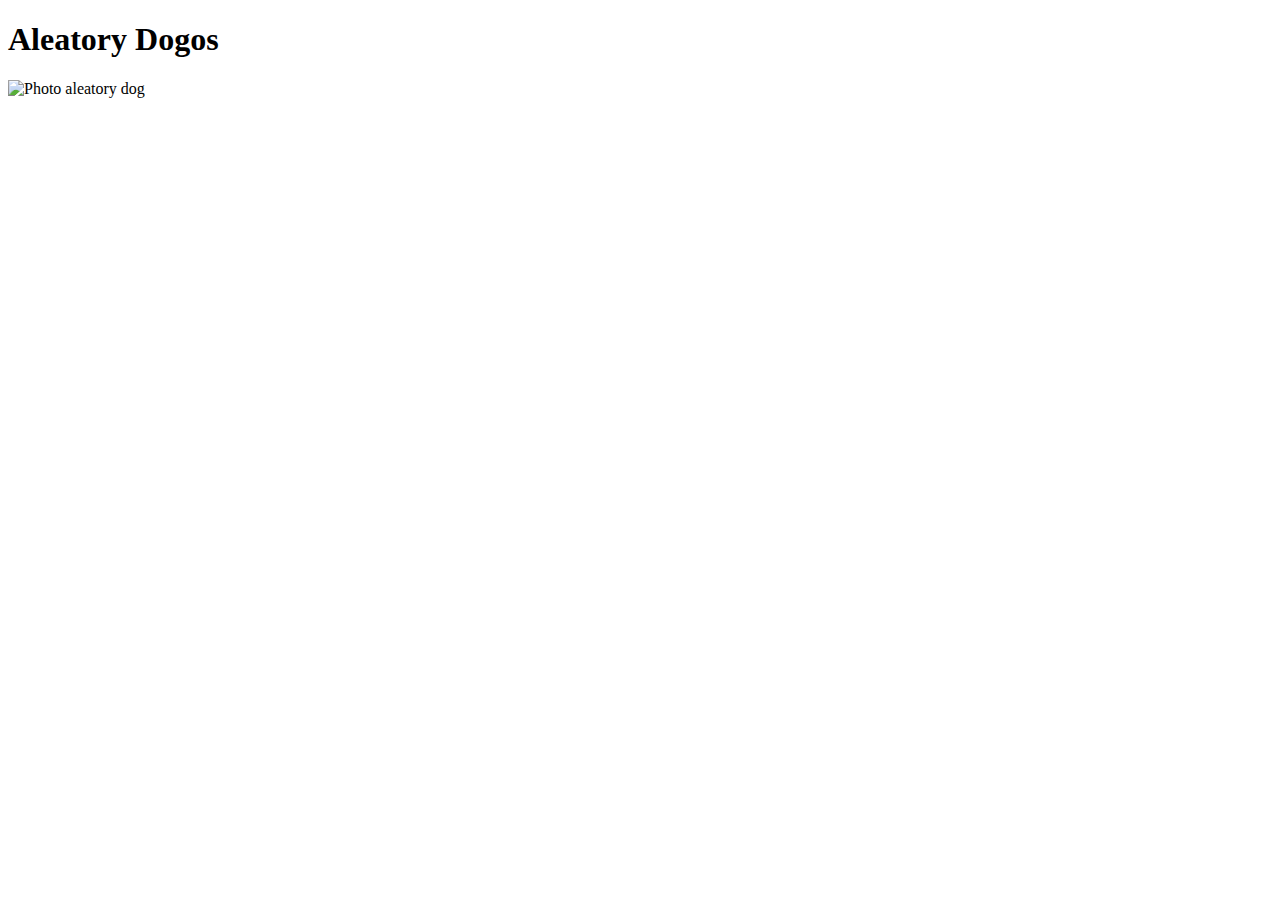
==== index.html @ f547e190 "Using an API REST" ====
<!DOCTYPE html>
<html lang="en">
<head>
    <meta charset="UTF-8">
    <meta http-equiv="X-UA-Compatible" content="IE=edge">
    <meta name="viewport" content="width=device-width, initial-scale=1.0">
    <title>Dogs with API Rest</title>
</head>
<body>
    <h1>Aleatory Dogos</h1>
    <img  alt="Photo aleatory dog">

    <script src="./main.js"></script>
</body>
</html>
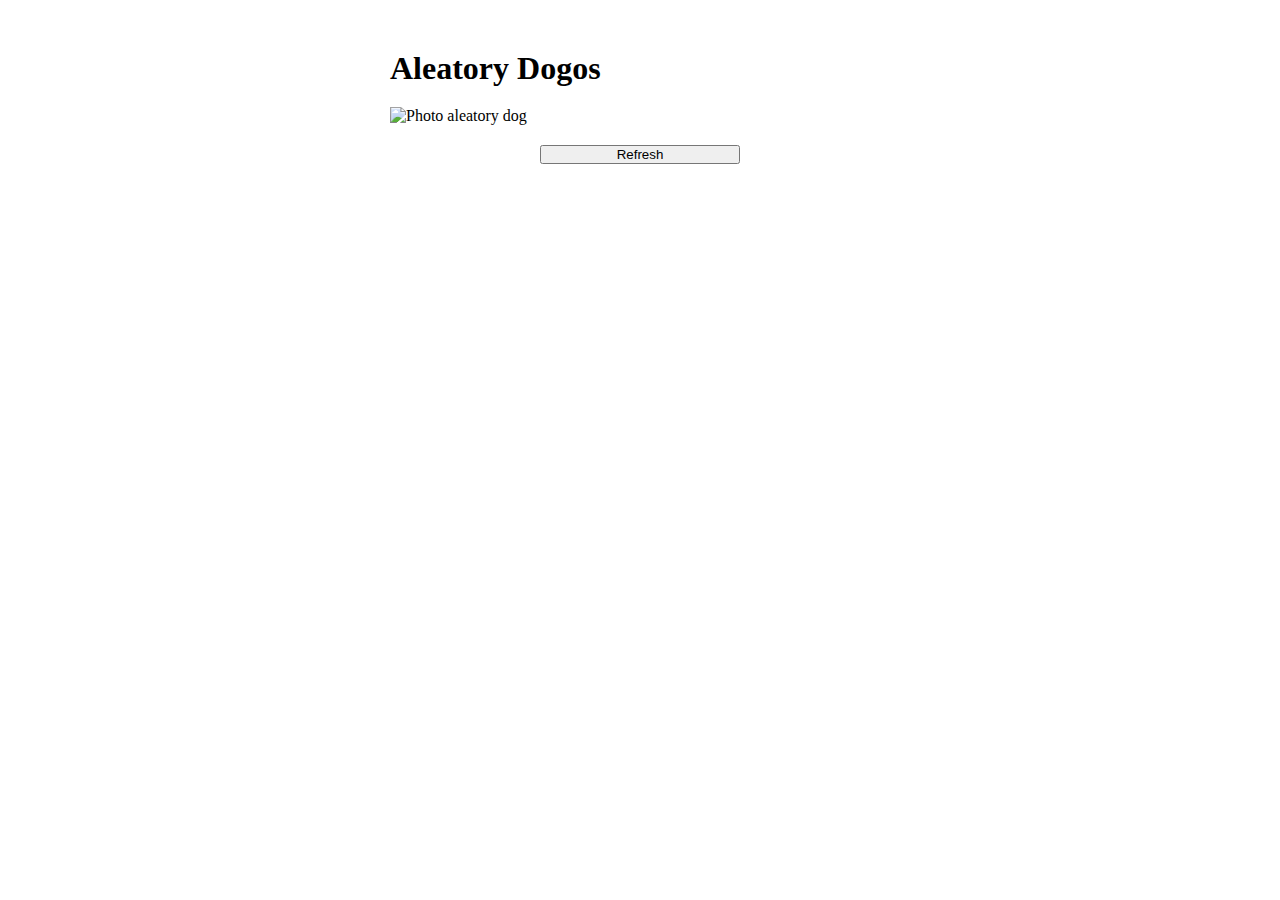
==== commit f32bc5a1: "Use fetch in function" ====
--- a/index.html
+++ b/index.html
@@ -5,11 +5,14 @@
     <meta http-equiv="X-UA-Compatible" content="IE=edge">
     <meta name="viewport" content="width=device-width, initial-scale=1.0">
     <title>Dogs with API Rest</title>
+    <link rel="stylesheet" href="styles.css">
 </head>
 <body>
-    <h1>Aleatory Dogos</h1>
-    <img  alt="Photo aleatory dog">
-
+    <main>
+        <h1>Aleatory Dogos</h1>
+        <img class="imgDog" alt="Photo aleatory dog">
+        <button onclick="callDogs()"> Refresh </button>
+    </main>
     <script src="./main.js"></script>
 </body>
 </html>--- a/styles.css
+++ b/styles.css
@@ -0,0 +1,25 @@
+* {
+    margin: 0;
+    padding: 0;
+    box-sizing: border-box;
+}
+
+main {
+  display: grid;
+  align-content: center;
+  justify-content: center;
+  padding: 50px;
+}
+
+img {
+    grid-area: 2;
+    width: 500px;
+    height: auto;
+    margin: 20px auto;
+}
+
+button {
+    width: 200px;
+    align-self: center;
+    margin: 0 auto;
+}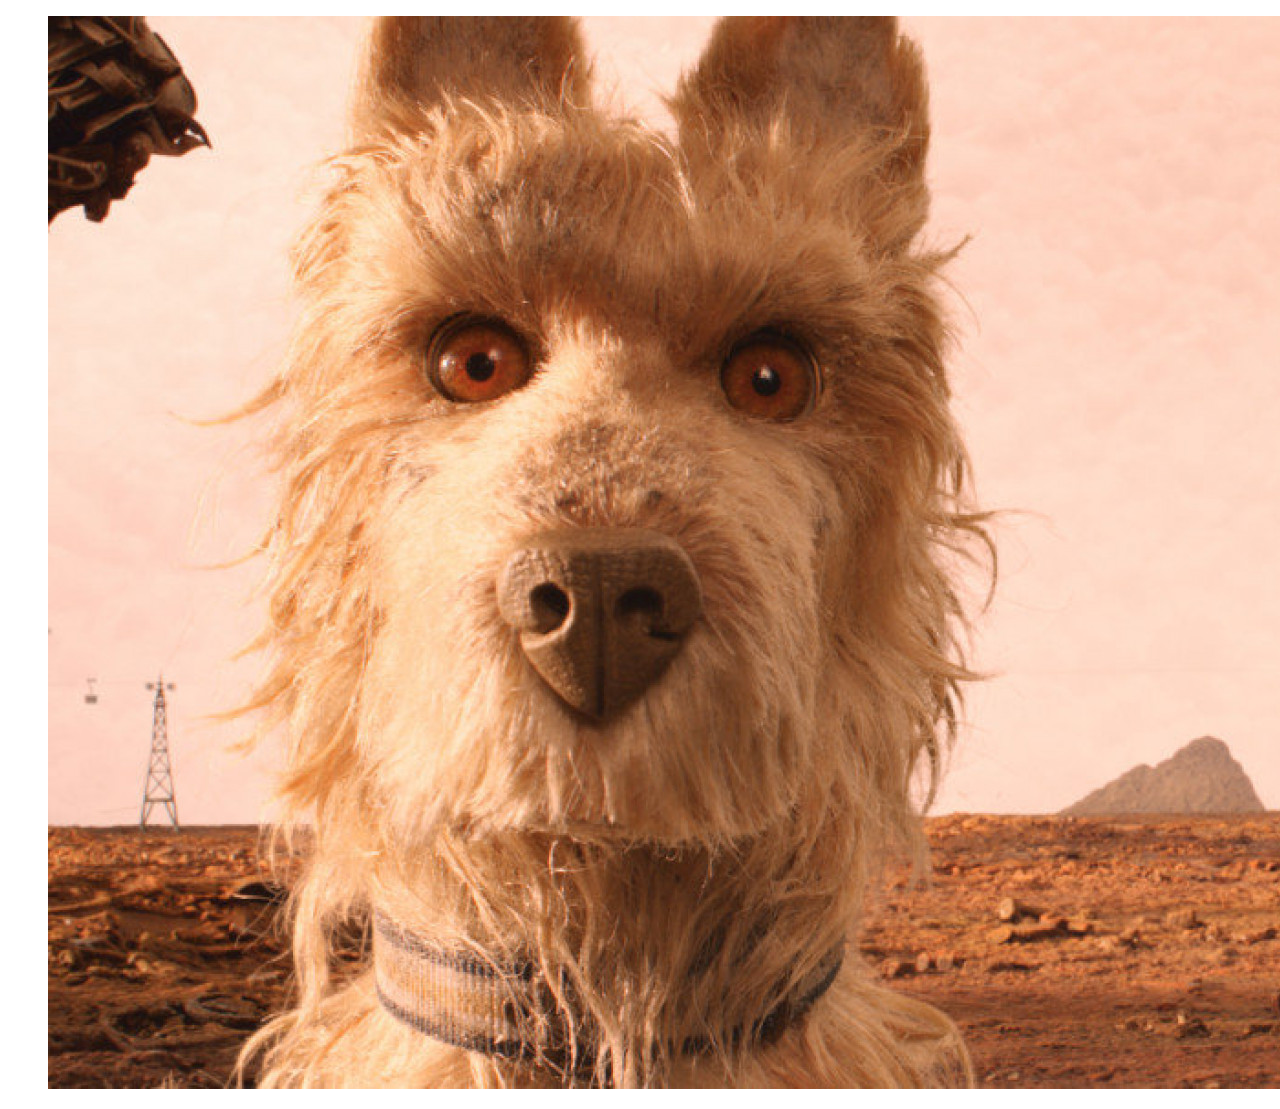
==== commit f001aaa0: "Base structure of the app" ====
--- a/index.html
+++ b/index.html
@@ -4,15 +4,16 @@
     <meta charset="UTF-8">
     <meta http-equiv="X-UA-Compatible" content="IE=edge">
     <meta name="viewport" content="width=device-width, initial-scale=1.0">
-    <title>Dogs with API Rest</title>
-    <link rel="stylesheet" href="styles.css">
+    <title>Doggo App</title>
+    <link rel="stylesheet" href="./styles/style.css">
 </head>
 <body>
-    <main>
-        <h1>Aleatory Dogos</h1>
-        <img class="imgDog" alt="Photo aleatory dog">
-        <button onclick="callDogs()"> Refresh </button>
-    </main>
+
+    <figure>
+        <img src="./assets/coverBanner.jpg" alt="" srcset="">
+    </figure>
+    
+
     <script src="./main.js"></script>
 </body>
 </html>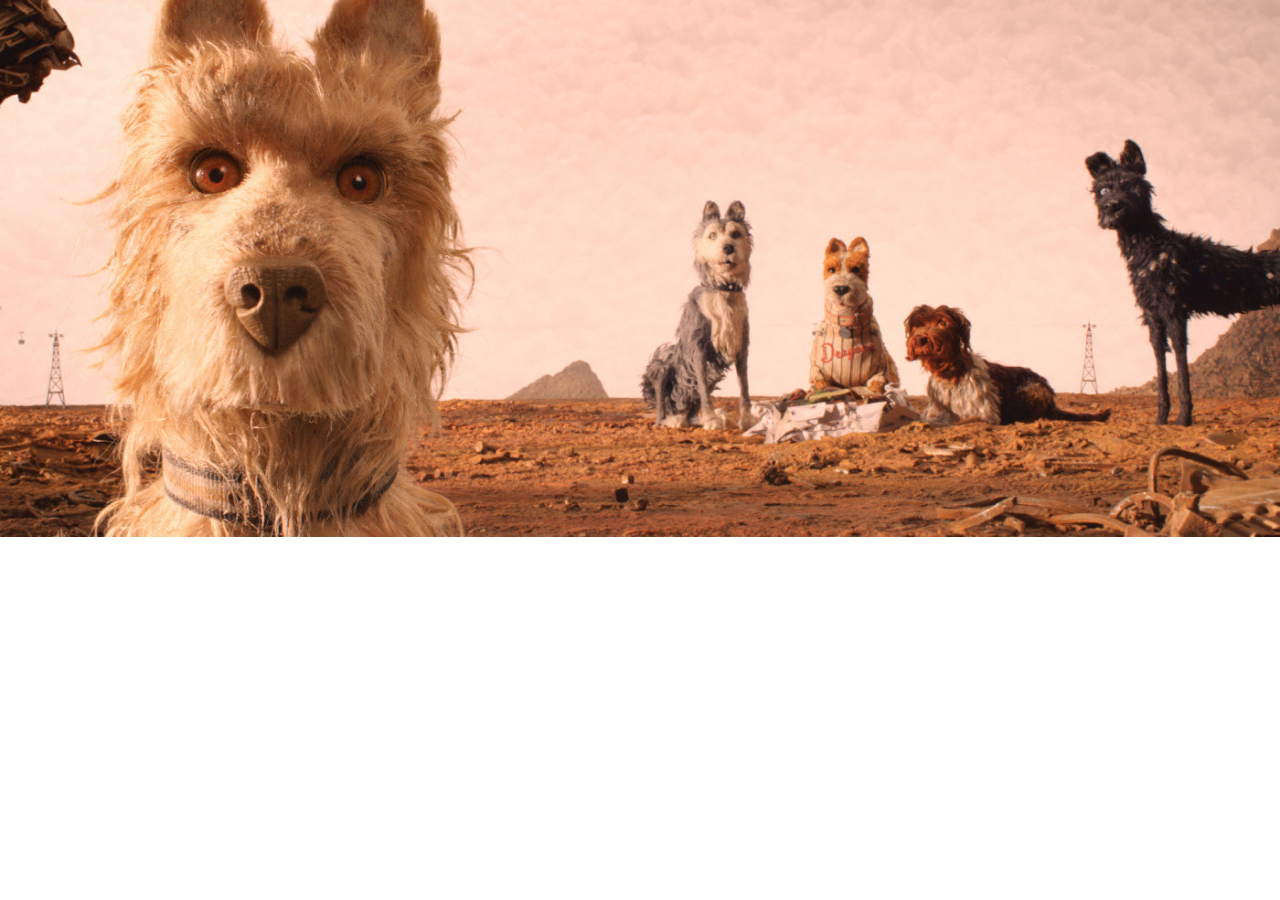
==== commit 048ece36: "Apply normalize and and basic sets" ====
--- a/index.html
+++ b/index.html
@@ -6,12 +6,18 @@
     <meta name="viewport" content="width=device-width, initial-scale=1.0">
     <title>Doggo App</title>
     <link rel="stylesheet" href="./styles/style.css">
+    <link rel="stylesheet" href="./styles/normalize.css">
 </head>
 <body>
+    <header>
+        <figure>
+            <img src="./assets/coverBanner.jpg" alt="" srcset="" class="header__banner">
+        </figure>
+        <div>
+            
+        </div>
+    </header>
 
-    <figure>
-        <img src="./assets/coverBanner.jpg" alt="" srcset="">
-    </figure>
     
 
     <script src="./main.js"></script>
--- a/styles/style.css
+++ b/styles/style.css
@@ -0,0 +1,9 @@
+*{
+    margin: 0;
+    padding: 0;
+    box-sizing: border-box;
+}
+
+.header__banner {
+    width: 100%;
+}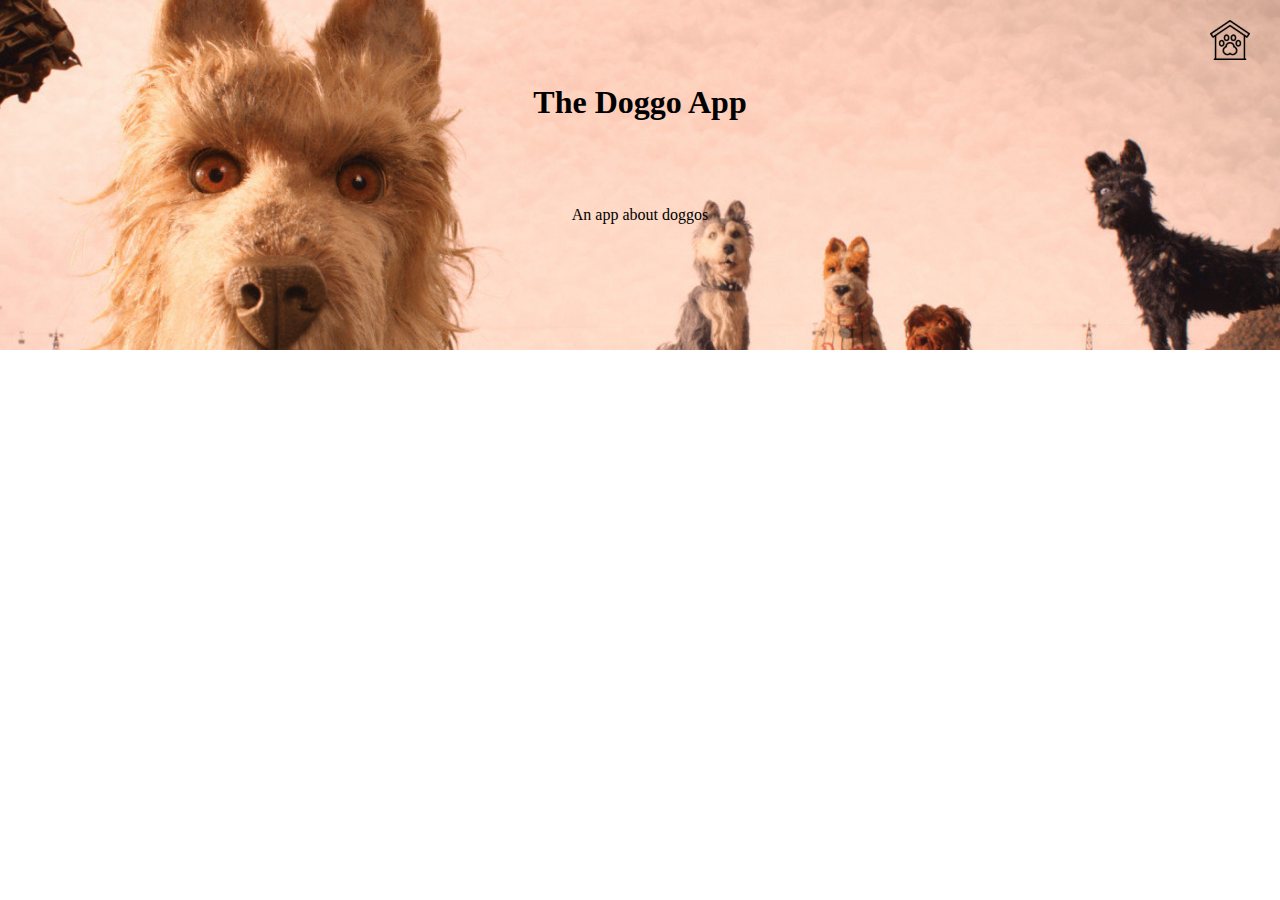
==== commit 9405b607: "Sets of banner" ====
--- a/index.html
+++ b/index.html
@@ -10,12 +10,12 @@
 </head>
 <body>
     <header>
-        <figure>
-            <img src="./assets/coverBanner.jpg" alt="" srcset="" class="header__banner">
-        </figure>
-        <div>
-            
-        </div>
+            <!-- <img src="./assets/coverBanner.jpg" alt="" srcset="" class="header__banner"> -->
+            <div class="header__content">
+                <img src="./assets/pet-house.svg" alt="" srcset="" class="header__logo">
+                <h1>The Doggo App</h1>
+                <p>An app about doggos</p>
+            </div>
     </header>
 
     
--- a/styles/style.css
+++ b/styles/style.css
@@ -4,6 +4,42 @@
     box-sizing: border-box;
 }
 
-.header__banner {
+header {
     width: 100%;
+    height: 350px;
+    display: grid;
+    background-image: url(../assets/coverBanner.jpg);
+    background-size: cover;
+    background-attachment: center;
+    background-repeat: no-repeat;
+}
+
+/* .header__banner {
+    
+} */
+
+.header__content {
+    width: 100%;
+    height: inherit;
+    display: grid;
+}
+
+.header__content h1,p {
+    place-self: center;
+}
+
+.header__content p {
+    align-self: flex-start;
+}
+
+
+
+.header__logo {
+    justify-self: end;
+    position:absolute;
+    margin: 20px 30px 0 0;
+    /* left: 0;
+    top: 50%; */
+    width: 40px;
+    height: 40px;
 }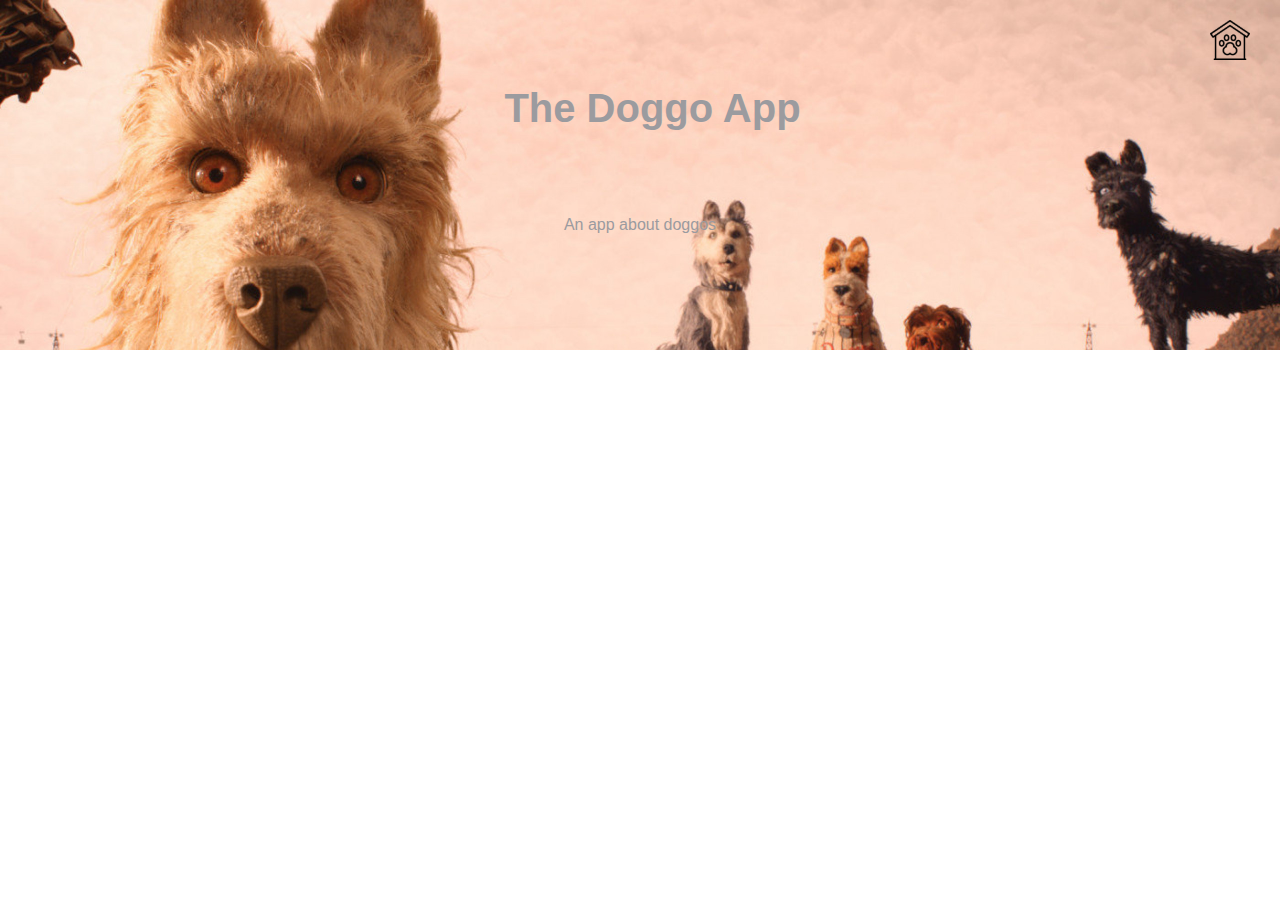
==== commit 99f9e4b5: "Add variables, details." ====
--- a/index.html
+++ b/index.html
@@ -6,7 +6,6 @@
     <meta name="viewport" content="width=device-width, initial-scale=1.0">
     <title>Doggo App</title>
     <link rel="stylesheet" href="./styles/style.css">
-    <link rel="stylesheet" href="./styles/normalize.css">
 </head>
 <body>
     <header>
--- a/styles/style.css
+++ b/styles/style.css
@@ -1,14 +1,13 @@
-*{
-    margin: 0;
-    padding: 0;
-    box-sizing: border-box;
-}
+@import url(./general.css);
 
 header {
     width: 100%;
     height: 350px;
     display: grid;
     background-image: url(../assets/coverBanner.jpg);
+    /* filter: blur(1px) brightness(68%);
+    -webkit-filter: blur(1px) brightness(68%);
+    -moz-filter: blur(1px) brightness(68%); */
     background-size: cover;
     background-attachment: center;
     background-repeat: no-repeat;
@@ -26,10 +25,19 @@
 
 .header__content h1,p {
     place-self: center;
+    color: var(--textTitles);
+    font-family: 'Noto Sans', sans-serif;
+}
+
+.header__content h1 {
+    display: block;
+    font-size: 40px;
+    padding-left: 25px;
 }
 
 .header__content p {
     align-self: flex-start;
+   
 }
 
 
